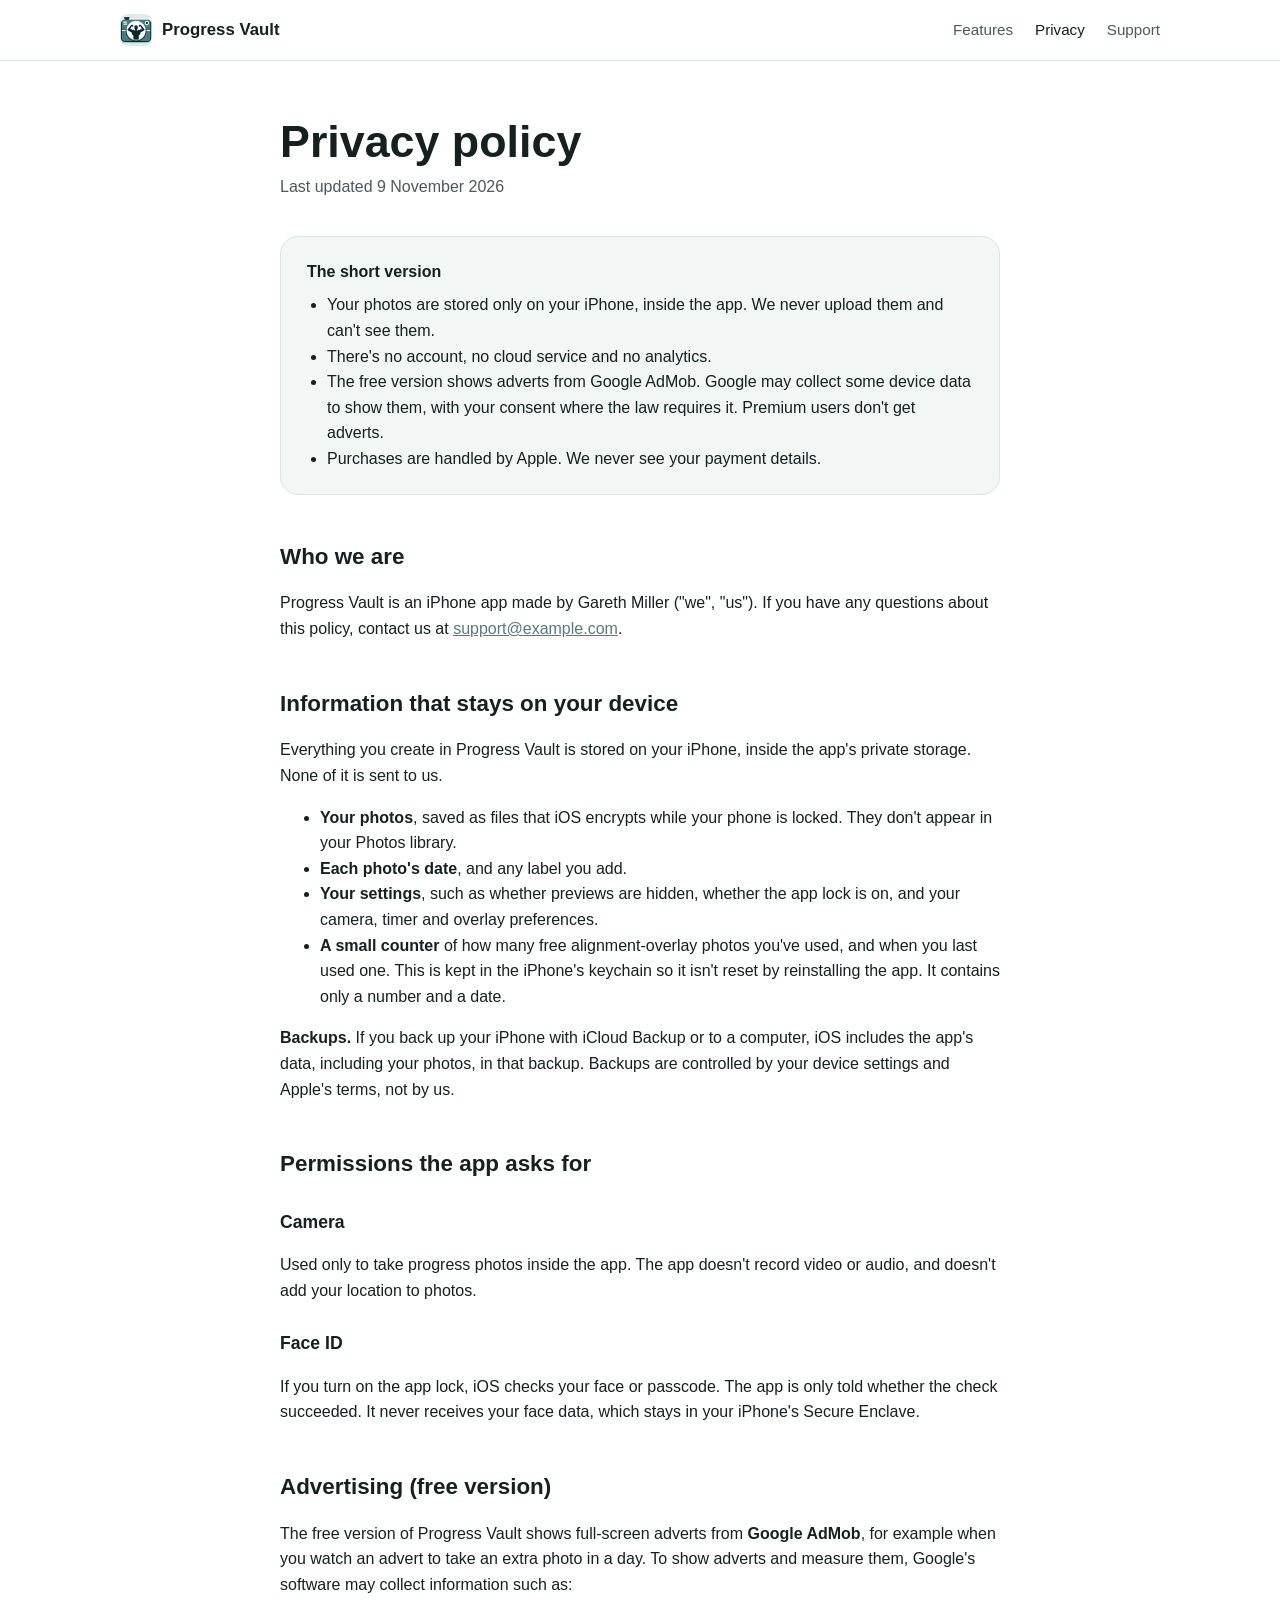
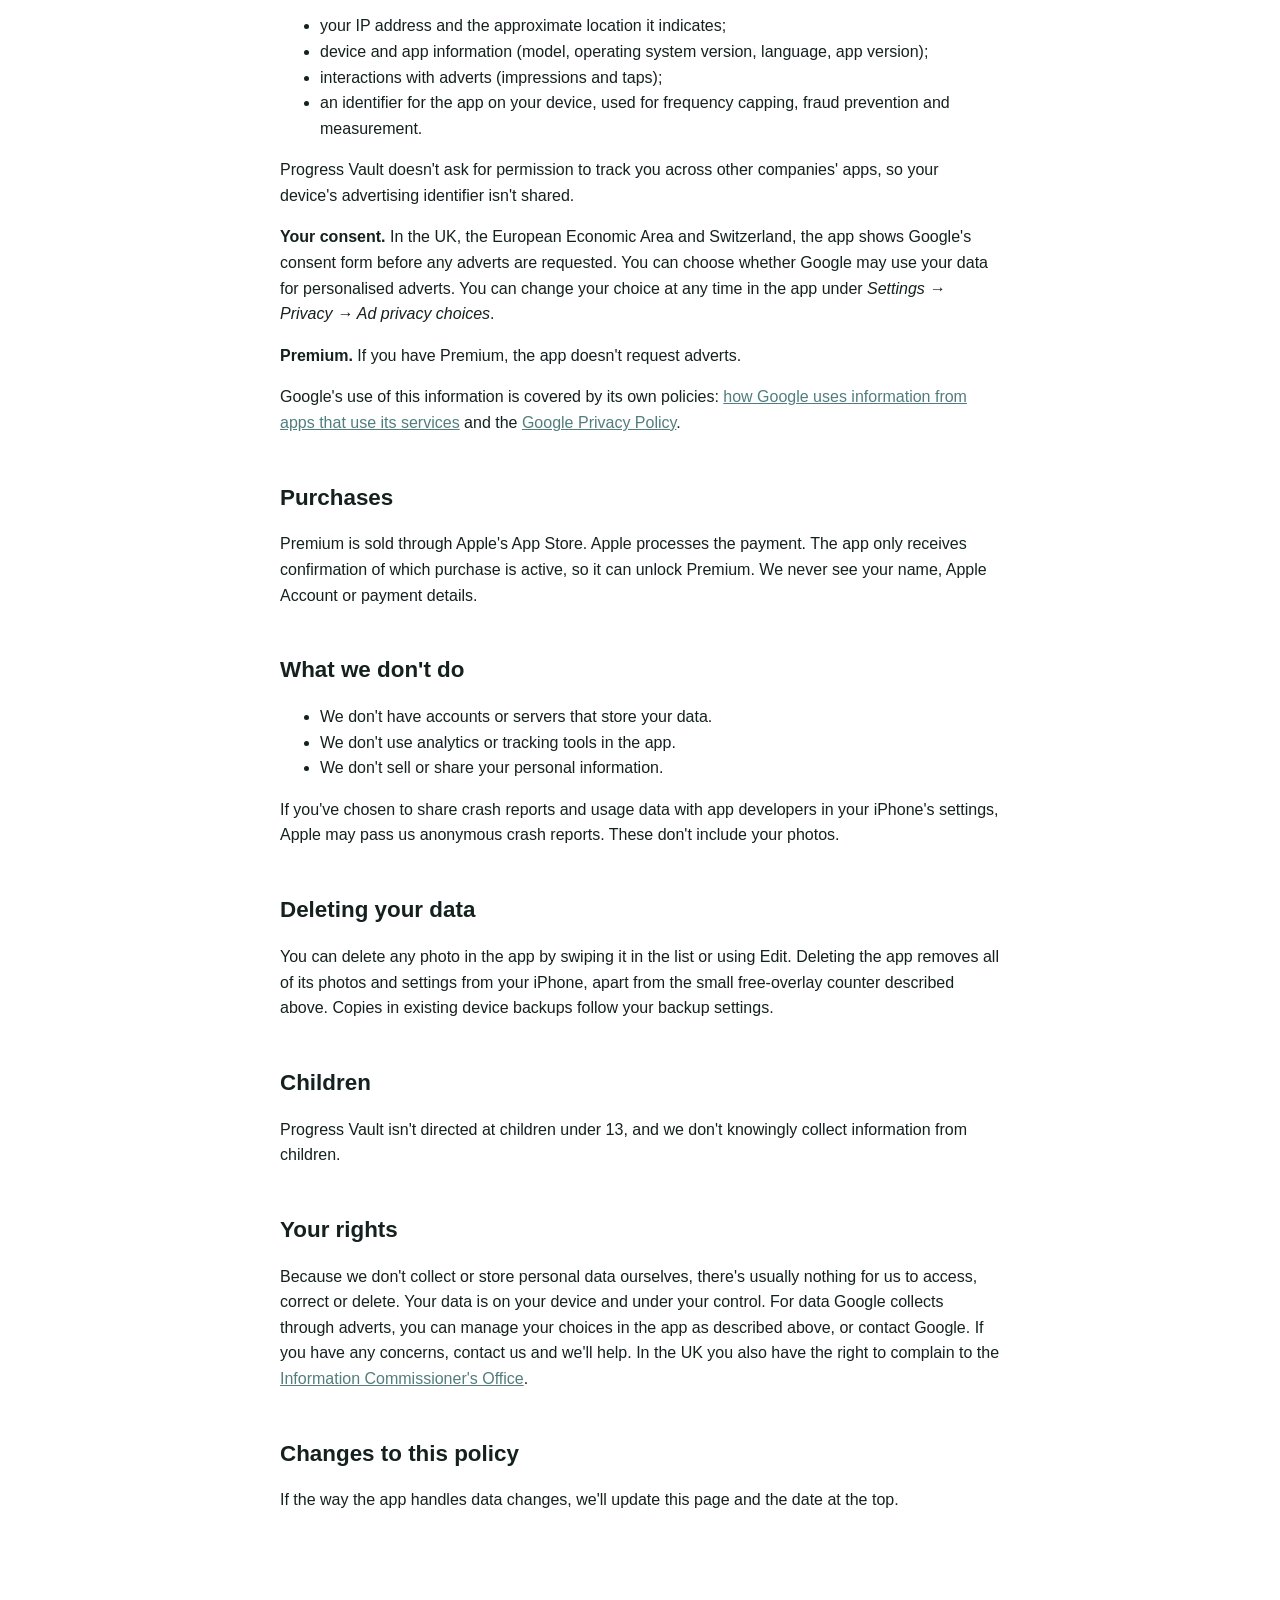
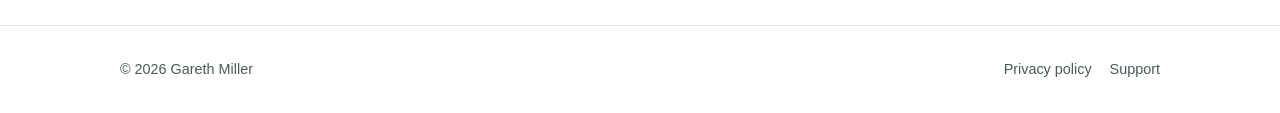
==== privacy.html @ 10abad47 "Initial Progress Vault website Landing page, privacy policy and support/FAQ page for the Progress Va" ====
<!doctype html>
<html lang="en-GB">
<head>
	<meta charset="utf-8">
	<meta name="viewport" content="width=device-width, initial-scale=1">
	<title>Privacy policy · Progress Vault</title>
	<meta name="description" content="How Progress Vault handles your data: photos stay on your iPhone, with no account, no cloud upload and no analytics.">
	<link rel="icon" href="images/favicon.png">
	<link rel="apple-touch-icon" href="images/app-icon.png">
	<link rel="stylesheet" href="styles.css">
</head>
<body>
	<a class="skip-link" href="#main">Skip to content</a>

	<header class="site-header">
		<div class="wrap">
			<a class="brand" href="index.html">
				<img src="images/app-icon.png" alt="">
				Progress Vault
			</a>
			<nav class="nav" aria-label="Main">
				<a class="hide-small" href="index.html#features">Features</a>
				<a href="privacy.html" aria-current="page">Privacy</a>
				<a href="support.html">Support</a>
			</nav>
		</div>
	</header>

	<main id="main" class="doc">
		<h1>Privacy policy</h1>
		<p class="updated">Last updated 9 November 2026</p>

		<div class="summary">
			<strong>The short version</strong>
			<ul>
				<li>Your photos are stored only on your iPhone, inside the app. We never upload them and can't see them.</li>
				<li>There's no account, no cloud service and no analytics.</li>
				<li>The free version shows adverts from Google AdMob. Google may collect some device data to show them, with your consent where the law requires it. Premium users don't get adverts.</li>
				<li>Purchases are handled by Apple. We never see your payment details.</li>
			</ul>
		</div>

		<h2>Who we are</h2>
		<p>Progress Vault is an iPhone app made by Gareth Miller ("we", "us"). If you have any questions about this policy, contact us at <!-- TODO: replace with the support email address. --><a href="mailto:support@example.com" data-todo="contact-email">support@example.com</a>.</p>

		<h2>Information that stays on your device</h2>
		<p>Everything you create in Progress Vault is stored on your iPhone, inside the app's private storage. None of it is sent to us.</p>
		<ul>
			<li><strong>Your photos</strong>, saved as files that iOS encrypts while your phone is locked. They don't appear in your Photos library.</li>
			<li><strong>Each photo's date</strong>, and any label you add.</li>
			<li><strong>Your settings</strong>, such as whether previews are hidden, whether the app lock is on, and your camera, timer and overlay preferences.</li>
			<li><strong>A small counter</strong> of how many free alignment-overlay photos you've used, and when you last used one. This is kept in the iPhone's keychain so it isn't reset by reinstalling the app. It contains only a number and a date.</li>
		</ul>
		<p><strong>Backups.</strong> If you back up your iPhone with iCloud Backup or to a computer, iOS includes the app's data, including your photos, in that backup. Backups are controlled by your device settings and Apple's terms, not by us.</p>

		<h2>Permissions the app asks for</h2>
		<h3>Camera</h3>
		<p>Used only to take progress photos inside the app. The app doesn't record video or audio, and doesn't add your location to photos.</p>
		<h3>Face ID</h3>
		<p>If you turn on the app lock, iOS checks your face or passcode. The app is only told whether the check succeeded. It never receives your face data, which stays in your iPhone's Secure Enclave.</p>

		<h2>Advertising (free version)</h2>
		<p>The free version of Progress Vault shows full-screen adverts from <strong>Google AdMob</strong>, for example when you watch an advert to take an extra photo in a day. To show adverts and measure them, Google's software may collect information such as:</p>
		<ul>
			<li>your IP address and the approximate location it indicates;</li>
			<li>device and app information (model, operating system version, language, app version);</li>
			<li>interactions with adverts (impressions and taps);</li>
			<li>an identifier for the app on your device, used for frequency capping, fraud prevention and measurement.</li>
		</ul>
		<p>Progress Vault doesn't ask for permission to track you across other companies' apps, so your device's advertising identifier isn't shared.</p>
		<p><strong>Your consent.</strong> In the UK, the European Economic Area and Switzerland, the app shows Google's consent form before any adverts are requested. You can choose whether Google may use your data for personalised adverts. You can change your choice at any time in the app under <em>Settings → Privacy → Ad privacy choices</em>.</p>
		<p><strong>Premium.</strong> If you have Premium, the app doesn't request adverts.</p>
		<p>Google's use of this information is covered by its own policies: <a href="https://policies.google.com/technologies/partner-sites" rel="noopener">how Google uses information from apps that use its services</a> and the <a href="https://policies.google.com/privacy" rel="noopener">Google Privacy Policy</a>.</p>

		<h2>Purchases</h2>
		<p>Premium is sold through Apple's App Store. Apple processes the payment. The app only receives confirmation of which purchase is active, so it can unlock Premium. We never see your name, Apple Account or payment details.</p>

		<h2>What we don't do</h2>
		<ul>
			<li>We don't have accounts or servers that store your data.</li>
			<li>We don't use analytics or tracking tools in the app.</li>
			<li>We don't sell or share your personal information.</li>
		</ul>
		<p>If you've chosen to share crash reports and usage data with app developers in your iPhone's settings, Apple may pass us anonymous crash reports. These don't include your photos.</p>

		<h2>Deleting your data</h2>
		<p>You can delete any photo in the app by swiping it in the list or using Edit. Deleting the app removes all of its photos and settings from your iPhone, apart from the small free-overlay counter described above. Copies in existing device backups follow your backup settings.</p>

		<h2>Children</h2>
		<p>Progress Vault isn't directed at children under 13, and we don't knowingly collect information from children.</p>

		<h2>Your rights</h2>
		<p>Because we don't collect or store personal data ourselves, there's usually nothing for us to access, correct or delete. Your data is on your device and under your control. For data Google collects through adverts, you can manage your choices in the app as described above, or contact Google. If you have any concerns, contact us and we'll help. In the UK you also have the right to complain to the <a href="https://ico.org.uk/make-a-complaint/" rel="noopener">Information Commissioner's Office</a>.</p>

		<h2>Changes to this policy</h2>
		<p>If the way the app handles data changes, we'll update this page and the date at the top.</p>
	</main>

	<footer class="site-footer">
		<div class="wrap">
			<span>© 2026 Gareth Miller</span>
			<nav aria-label="Footer">
				<a href="privacy.html">Privacy policy</a>
				<a href="support.html">Support</a>
			</nav>
		</div>
	</footer>
</body>
</html>
---- styles.css ----
/* Progress Vault website. Colours match the app's teal gradient. */
:root {
	--teal-dark: #527d7d;
	--teal-light: #a9c3bf;
	--accent: #f5c400;
	--ink: #14211f;
	--ink-soft: #4a5a58;
	--surface: #ffffff;
	--surface-alt: #f2f6f5;
	--border: #dbe5e3;
	--radius: 18px;
	--max: 1080px;
	font-family: -apple-system, BlinkMacSystemFont, "SF Pro Text", "Segoe UI", Roboto, Helvetica, Arial, sans-serif;
	color-scheme: light dark;
}

@media (prefers-color-scheme: dark) {
	:root {
		--ink: #eef4f3;
		--ink-soft: #a9bab7;
		--surface: #0f1716;
		--surface-alt: #172322;
		--border: #263634;
	}
}

* { box-sizing: border-box; }

html { scroll-behavior: smooth; }

body {
	margin: 0;
	background: var(--surface);
	color: var(--ink);
	line-height: 1.6;
	-webkit-font-smoothing: antialiased;
}

img { max-width: 100%; display: block; }

a { color: var(--teal-dark); }
@media (prefers-color-scheme: dark) { a { color: var(--teal-light); } }

.wrap {
	max-width: var(--max);
	margin: 0 auto;
	padding: 0 20px;
}

/* ---------- Header ---------- */
.site-header {
	position: sticky;
	top: 0;
	z-index: 10;
	background: color-mix(in srgb, var(--surface) 85%, transparent);
	backdrop-filter: saturate(160%) blur(14px);
	-webkit-backdrop-filter: saturate(160%) blur(14px);
	border-bottom: 1px solid var(--border);
}

.site-header .wrap {
	display: flex;
	align-items: center;
	justify-content: space-between;
	height: 60px;
}

.brand {
	display: flex;
	align-items: center;
	gap: 10px;
	font-weight: 700;
	font-size: 1.05rem;
	color: var(--ink);
	text-decoration: none;
}

.brand img {
	width: 32px;
	height: 32px;
	border-radius: 8px;
}

.nav {
	display: flex;
	gap: 22px;
}

.nav a {
	color: var(--ink-soft);
	text-decoration: none;
	font-size: 0.95rem;
}

.nav a:hover,
.nav a[aria-current="page"] { color: var(--ink); }

@media (max-width: 560px) {
	.nav { gap: 14px; }
	.nav .hide-small { display: none; }
}

/* ---------- Buttons ---------- */
.app-store-button {
	display: inline-flex;
	align-items: center;
	gap: 10px;
	background: #000;
	color: #fff;
	text-decoration: none;
	padding: 12px 22px;
	border-radius: 14px;
	font-weight: 600;
	line-height: 1.2;
}

.app-store-button small {
	display: block;
	font-size: 0.7rem;
	font-weight: 500;
	opacity: 0.8;
}

.app-store-button svg { width: 26px; height: 26px; fill: currentColor; }

/* ---------- Hero ---------- */
.hero {
	background: linear-gradient(180deg, var(--teal-dark), var(--teal-light));
	color: #fff;
	overflow: hidden;
}

.hero .wrap {
	display: grid;
	grid-template-columns: 1.1fr 0.9fr;
	gap: 40px;
	align-items: center;
	padding-top: 72px;
	padding-bottom: 0;
}

.hero h1 {
	font-size: clamp(2.3rem, 5vw, 3.6rem);
	line-height: 1.08;
	margin: 0 0 18px;
	letter-spacing: -0.02em;
}

.hero p.lead {
	font-size: 1.2rem;
	max-width: 32ch;
	margin: 0 0 28px;
	opacity: 0.95;
}

.hero .fine-print {
	margin-top: 14px;
	font-size: 0.9rem;
	opacity: 0.85;
}

.hero-phone {
	justify-self: center;
	align-self: end;
	width: min(320px, 80vw);
	margin-bottom: -60px;
}

@media (max-width: 820px) {
	.hero .wrap {
		grid-template-columns: 1fr;
		text-align: center;
		padding-top: 48px;
	}
	.hero p.lead { margin-left: auto; margin-right: auto; }
}

/* Phone frame around screenshots */
.phone {
	border-radius: 44px;
	padding: 10px;
	background: #0b0f0f;
	box-shadow: 0 30px 60px rgba(0, 0, 0, 0.28);
}

.phone img {
	border-radius: 34px;
	width: 100%;
	aspect-ratio: 1206 / 2622;
	object-fit: cover;
}

/* ---------- Sections ---------- */
section { padding: 96px 0; }

section.alt { background: var(--surface-alt); }

.section-heading {
	max-width: 640px;
	margin: 0 auto 48px;
	text-align: center;
}

.section-heading h2 {
	font-size: clamp(1.8rem, 3.5vw, 2.5rem);
	line-height: 1.15;
	margin: 0 0 12px;
	letter-spacing: -0.01em;
}

.section-heading p {
	margin: 0;
	color: var(--ink-soft);
	font-size: 1.1rem;
}

.eyebrow {
	display: inline-block;
	font-size: 0.8rem;
	font-weight: 700;
	letter-spacing: 0.08em;
	text-transform: uppercase;
	color: var(--teal-dark);
	margin-bottom: 10px;
}
@media (prefers-color-scheme: dark) { .eyebrow { color: var(--teal-light); } }

/* Feature cards */
.cards {
	display: grid;
	grid-template-columns: repeat(auto-fit, minmax(230px, 1fr));
	gap: 18px;
}

.card {
	background: var(--surface);
	border: 1px solid var(--border);
	border-radius: var(--radius);
	padding: 26px;
}

section.alt .card { background: var(--surface); }

.card .icon {
	width: 44px;
	height: 44px;
	border-radius: 12px;
	display: grid;
	place-items: center;
	background: linear-gradient(180deg, var(--teal-dark), var(--teal-light));
	color: #fff;
	margin-bottom: 14px;
}

.card .icon svg { width: 24px; height: 24px; }

.card h3 { margin: 0 0 6px; font-size: 1.15rem; }

.card p { margin: 0; color: var(--ink-soft); }

/* Split feature (overlay) */
.split {
	display: grid;
	grid-template-columns: 1fr 1fr;
	gap: 56px;
	align-items: center;
}

.split h2 {
	font-size: clamp(1.8rem, 3.5vw, 2.4rem);
	line-height: 1.15;
	margin: 0 0 14px;
}

.split p { color: var(--ink-soft); font-size: 1.08rem; }

.checklist {
	list-style: none;
	padding: 0;
	margin: 22px 0 0;
}

.checklist li {
	padding-left: 30px;
	position: relative;
	margin-bottom: 10px;
}

.checklist li::before {
	content: "";
	position: absolute;
	left: 0;
	top: 0.35em;
	width: 18px;
	height: 18px;
	border-radius: 50%;
	background: var(--teal-dark) url("data:image/svg+xml,%3Csvg xmlns='http://www.w3.org/2000/svg' viewBox='0 0 24 24' fill='none' stroke='white' stroke-width='3.5' stroke-linecap='round' stroke-linejoin='round'%3E%3Cpolyline points='20 6 9 17 4 12'/%3E%3C/svg%3E") center / 11px no-repeat;
}

@media (max-width: 820px) {
	.split { grid-template-columns: 1fr; gap: 36px; }
	.split .visual { order: -1; }
}

/* Overlay illustration: yesterday's photo slides into line with today's */
.overlay-demo {
	position: relative;
	width: min(340px, 85vw);
	margin: 0 auto;
	aspect-ratio: 675 / 755;
	border-radius: 26px;
	overflow: hidden;
	box-shadow: 0 24px 50px rgba(0, 0, 0, 0.2);
	background: #000;
}

.overlay-demo img {
	position: absolute;
	inset: 0;
	width: 100%;
	height: 100%;
	object-fit: cover;
}

.overlay-demo .ghost {
	opacity: 0.45;
	animation: line-up 6s ease-in-out infinite;
}

.overlay-demo .badge {
	position: absolute;
	left: 50%;
	bottom: 16px;
	transform: translateX(-50%);
	background: rgba(0, 0, 0, 0.6);
	color: #fff;
	font-size: 0.85rem;
	font-weight: 600;
	padding: 7px 14px;
	border-radius: 999px;
	white-space: nowrap;
}

@keyframes line-up {
	0%, 12% { transform: translate(14%, 4%) scale(1.06); }
	55%, 100% { transform: translate(0, 0) scale(1); }
}

@media (prefers-reduced-motion: reduce) {
	.overlay-demo .ghost { animation: none; }
	html { scroll-behavior: auto; }
}

/* Screenshot strip */
.screens {
	display: grid;
	grid-template-columns: repeat(3, 1fr);
	gap: 28px;
	max-width: 900px;
	margin: 0 auto;
}

.screens figure { margin: 0; }

.screens figcaption {
	text-align: center;
	color: var(--ink-soft);
	margin-top: 14px;
	font-size: 0.95rem;
}

@media (max-width: 720px) {
	.screens {
		grid-template-columns: repeat(3, 70%);
		overflow-x: auto;
		scroll-snap-type: x mandatory;
		padding-bottom: 12px;
	}
	.screens figure { scroll-snap-align: center; }
}

/* Privacy band */
.privacy-band {
	background: linear-gradient(180deg, var(--teal-dark), #3f6464);
	color: #fff;
	text-align: center;
}

.privacy-band h2 {
	font-size: clamp(1.8rem, 3.5vw, 2.5rem);
	margin: 0 0 14px;
}

.privacy-band p {
	max-width: 620px;
	margin: 0 auto 14px;
	opacity: 0.92;
	font-size: 1.08rem;
}

.privacy-band a { color: #fff; font-weight: 600; }

.privacy-points {
	display: flex;
	flex-wrap: wrap;
	justify-content: center;
	gap: 10px;
	margin: 26px 0 22px;
	padding: 0;
	list-style: none;
}

.privacy-points li {
	background: rgba(255, 255, 255, 0.16);
	border-radius: 999px;
	padding: 8px 16px;
	font-weight: 600;
}

/* Pricing */
.plans {
	display: grid;
	grid-template-columns: 1fr 1fr;
	gap: 20px;
	max-width: 820px;
	margin: 0 auto;
}

.plan {
	border: 1px solid var(--border);
	border-radius: var(--radius);
	padding: 30px;
	background: var(--surface);
}

.plan.premium {
	border: 2px solid var(--teal-dark);
	position: relative;
}

.plan.premium::before {
	content: "Premium";
	position: absolute;
	top: -13px;
	left: 26px;
	background: var(--teal-dark);
	color: #fff;
	font-size: 0.78rem;
	font-weight: 700;
	padding: 4px 12px;
	border-radius: 999px;
}

.plan h3 { margin: 0 0 4px; font-size: 1.35rem; }

.plan .price-note { color: var(--ink-soft); margin: 0 0 18px; }

.plan ul { padding-left: 20px; margin: 0; }

.plan li { margin-bottom: 8px; }

@media (max-width: 720px) {
	.plans { grid-template-columns: 1fr; }
}

/* CTA */
.cta { text-align: center; }

.cta img.icon {
	width: 88px;
	height: 88px;
	border-radius: 20px;
	margin: 0 auto 20px;
	box-shadow: 0 10px 24px rgba(0, 0, 0, 0.15);
}

.cta h2 { font-size: clamp(1.8rem, 3.5vw, 2.4rem); margin: 0 0 10px; }

.cta p { color: var(--ink-soft); margin: 0 0 26px; }

/* ---------- Document pages (privacy, support) ---------- */
.doc {
	max-width: 760px;
	margin: 0 auto;
	padding: 56px 20px 96px;
}

.doc h1 {
	font-size: clamp(2rem, 4vw, 2.8rem);
	line-height: 1.1;
	margin: 0 0 8px;
}

.doc .updated { color: var(--ink-soft); margin: 0 0 36px; }

.doc h2 {
	font-size: 1.4rem;
	margin: 44px 0 10px;
}

.doc h3 { font-size: 1.1rem; margin: 26px 0 6px; }

.doc p, .doc li { color: var(--ink); }

.doc .summary {
	background: var(--surface-alt);
	border: 1px solid var(--border);
	border-radius: var(--radius);
	padding: 22px 26px;
}

.doc .summary ul { margin: 8px 0 0; padding-left: 20px; }

.faq details {
	border: 1px solid var(--border);
	border-radius: 14px;
	padding: 16px 20px;
	margin-bottom: 12px;
	background: var(--surface);
}

.faq summary {
	font-weight: 600;
	cursor: pointer;
	list-style: none;
	display: flex;
	justify-content: space-between;
	gap: 16px;
}

.faq summary::-webkit-details-marker { display: none; }

.faq summary::after {
	content: "+";
	font-weight: 400;
	font-size: 1.3rem;
	line-height: 1;
	color: var(--ink-soft);
}

.faq details[open] summary::after { content: "\2212"; }

.faq details p { margin: 12px 0 0; color: var(--ink-soft); }

.contact-card {
	margin-top: 40px;
	background: linear-gradient(180deg, var(--teal-dark), var(--teal-light));
	color: #fff;
	border-radius: var(--radius);
	padding: 28px;
	text-align: center;
}

.contact-card h2 { margin: 0 0 8px; color: #fff; }

.contact-card p { color: #fff; opacity: 0.92; margin: 0 0 16px; }

.contact-card a.button {
	display: inline-block;
	background: #fff;
	color: var(--teal-dark);
	font-weight: 700;
	text-decoration: none;
	padding: 12px 22px;
	border-radius: 12px;
}

/* ---------- Footer ---------- */
.site-footer {
	border-top: 1px solid var(--border);
	padding: 32px 0;
	color: var(--ink-soft);
	font-size: 0.9rem;
}

.site-footer .wrap {
	display: flex;
	flex-wrap: wrap;
	justify-content: space-between;
	gap: 12px;
}

.site-footer nav { display: flex; gap: 18px; }

.site-footer a { color: var(--ink-soft); text-decoration: none; }

.site-footer a:hover { color: var(--ink); }

.skip-link {
	position: absolute;
	left: -999px;
}

.skip-link:focus {
	left: 12px;
	top: 12px;
	z-index: 100;
	background: var(--surface);
	padding: 8px 12px;
	border-radius: 8px;
}
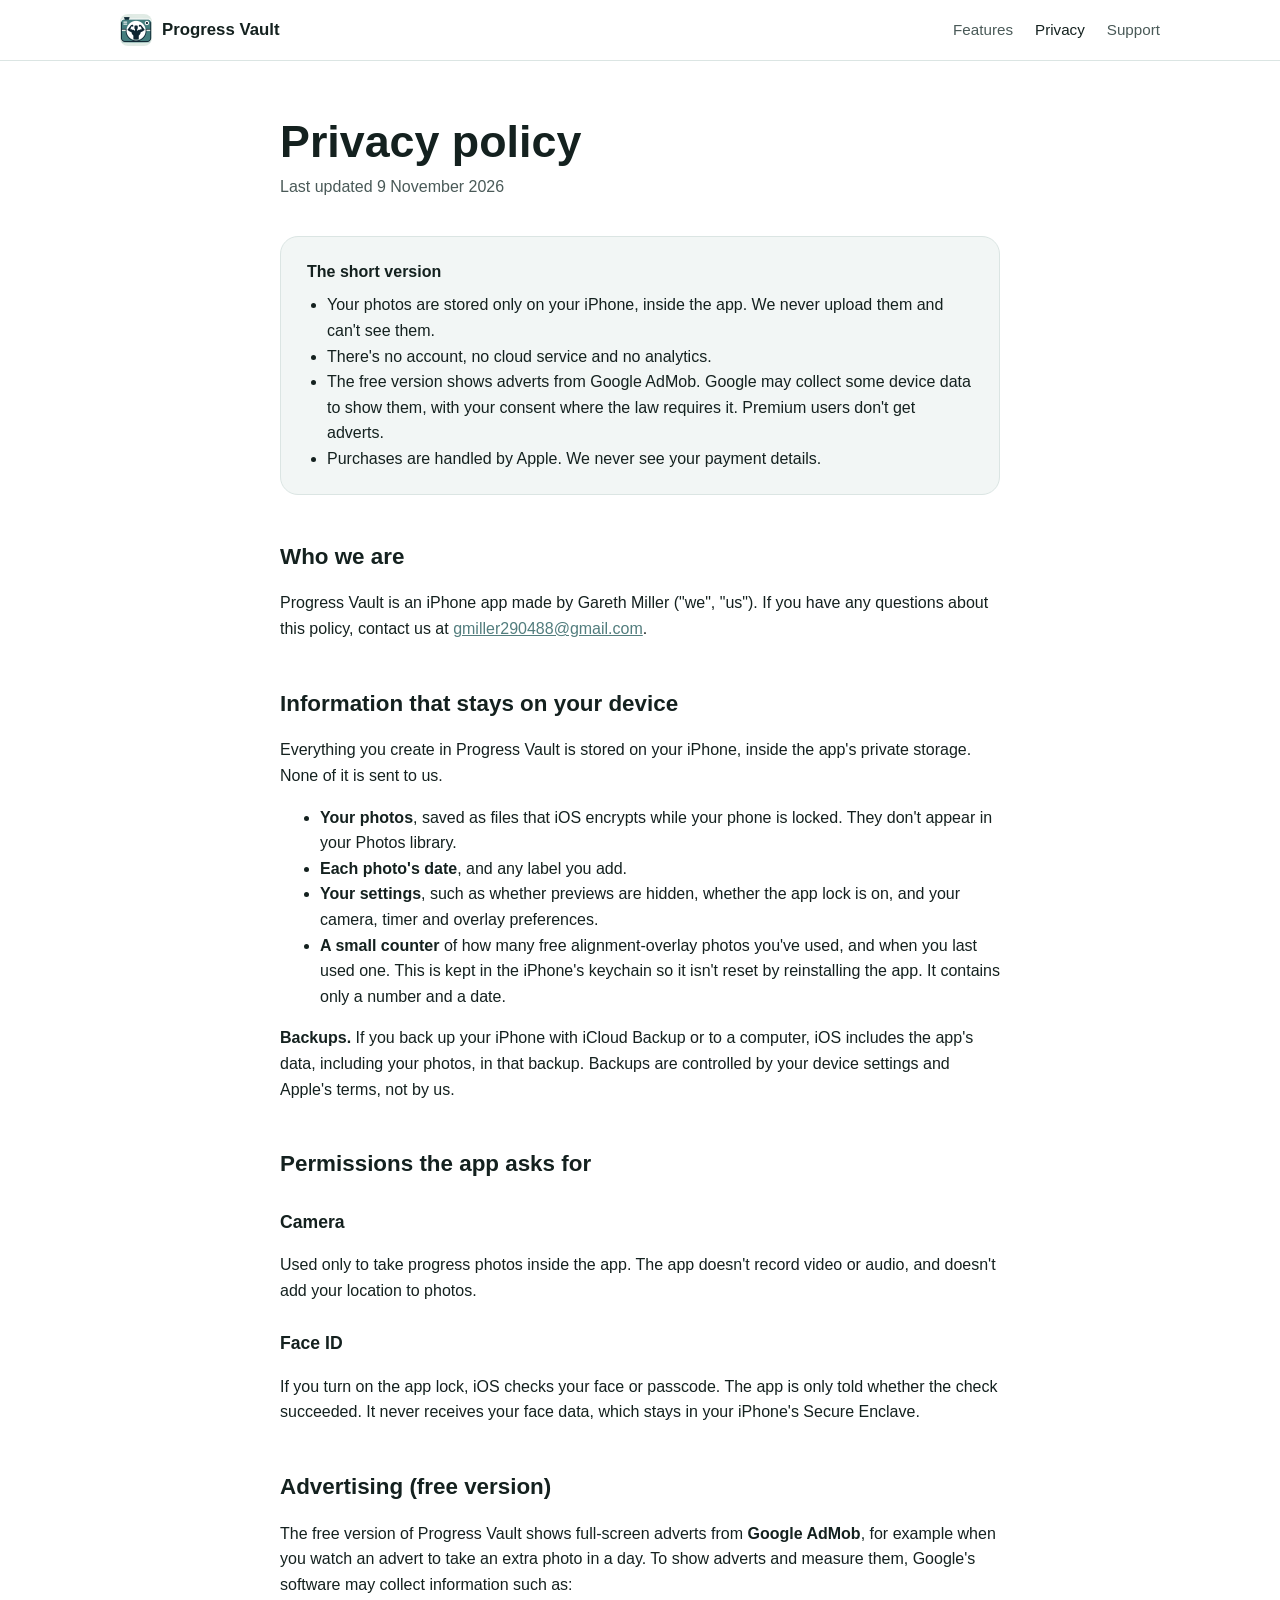
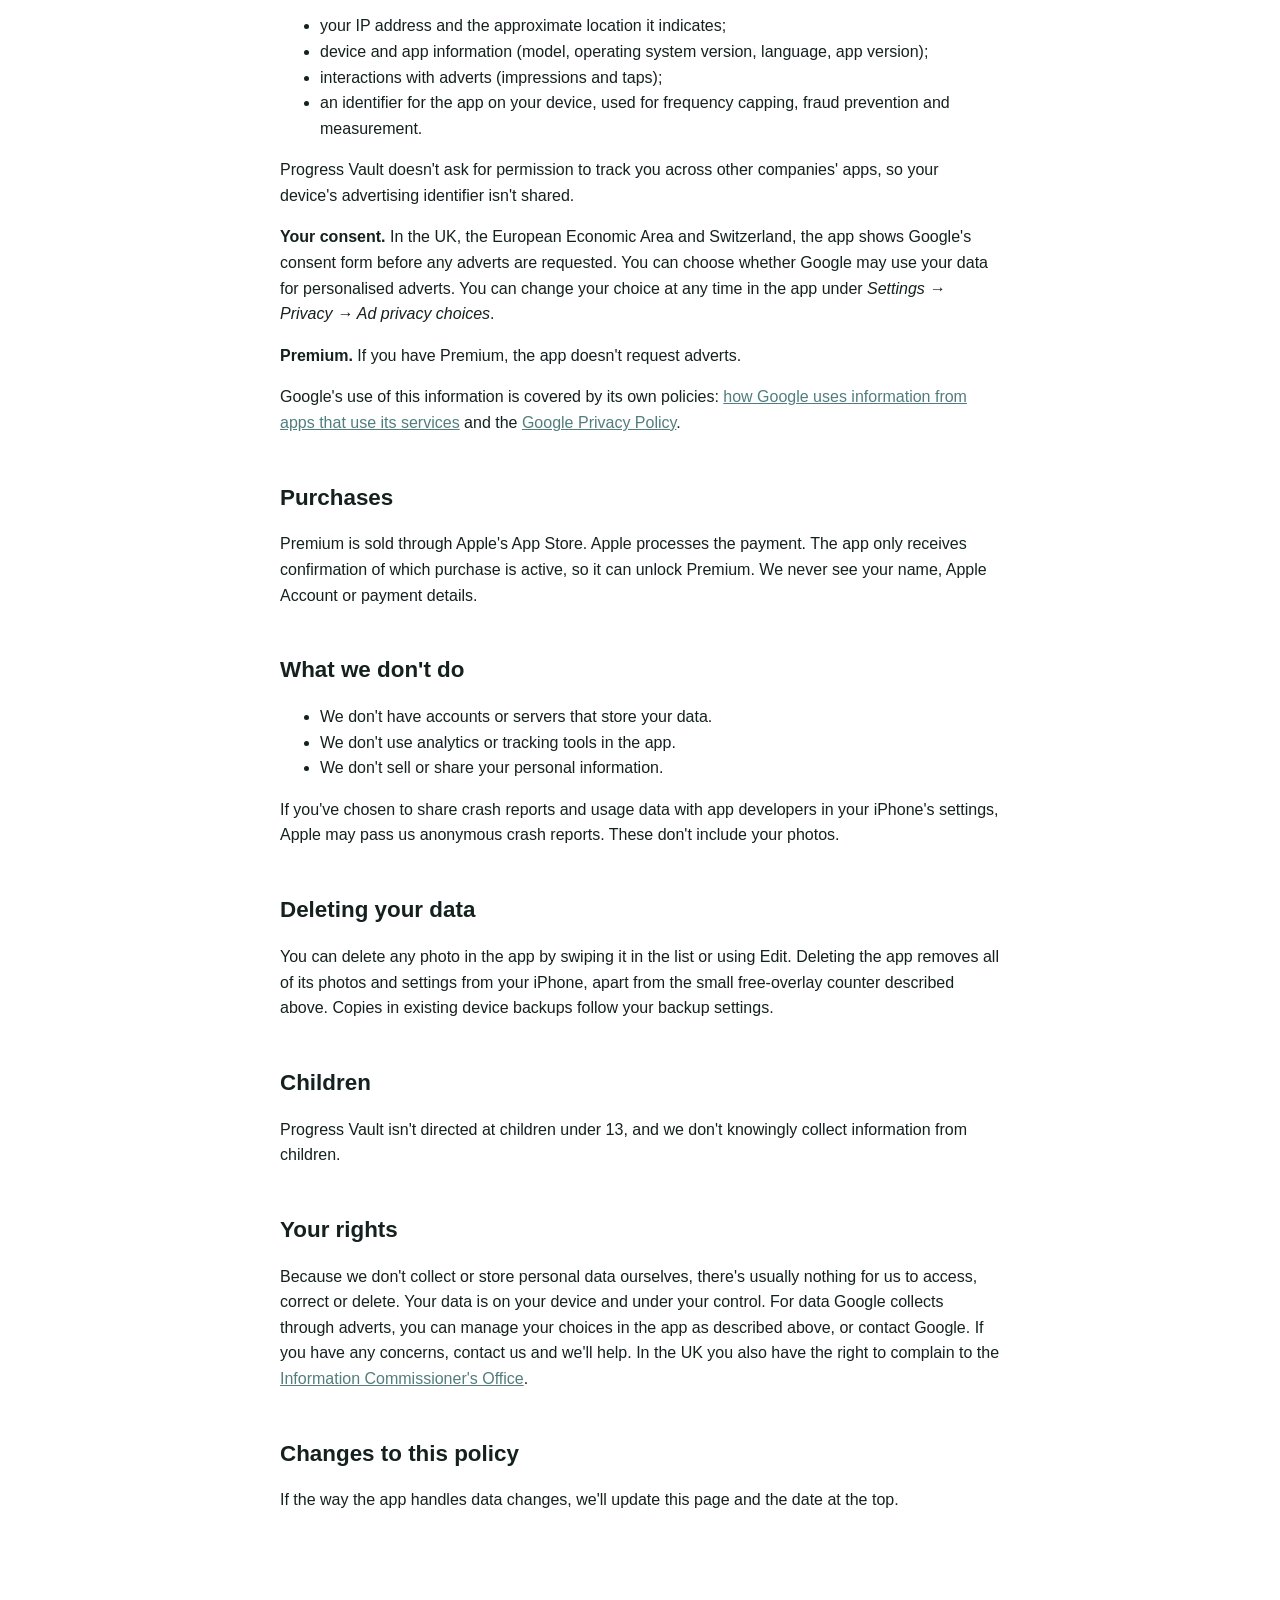
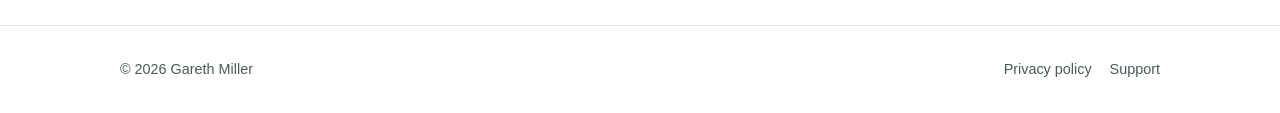
==== commit af74827f: "Add contact email to privacy policy and support page Co-Authored-By: Claude Opus 5.5 <noreply@anthro" ====
--- a/privacy.html
+++ b/privacy.html
@@ -41,7 +41,7 @@
 		</div>
 
 		<h2>Who we are</h2>
-		<p>Progress Vault is an iPhone app made by Gareth Miller ("we", "us"). If you have any questions about this policy, contact us at <!-- TODO: replace with the support email address. --><a href="mailto:support@example.com" data-todo="contact-email">support@example.com</a>.</p>
+		<p>Progress Vault is an iPhone app made by Gareth Miller ("we", "us"). If you have any questions about this policy, contact us at <a href="mailto:gmiller290488@gmail.com">gmiller290488@gmail.com</a>.</p>
 
 		<h2>Information that stays on your device</h2>
 		<p>Everything you create in Progress Vault is stored on your iPhone, inside the app's private storage. None of it is sent to us.</p>
